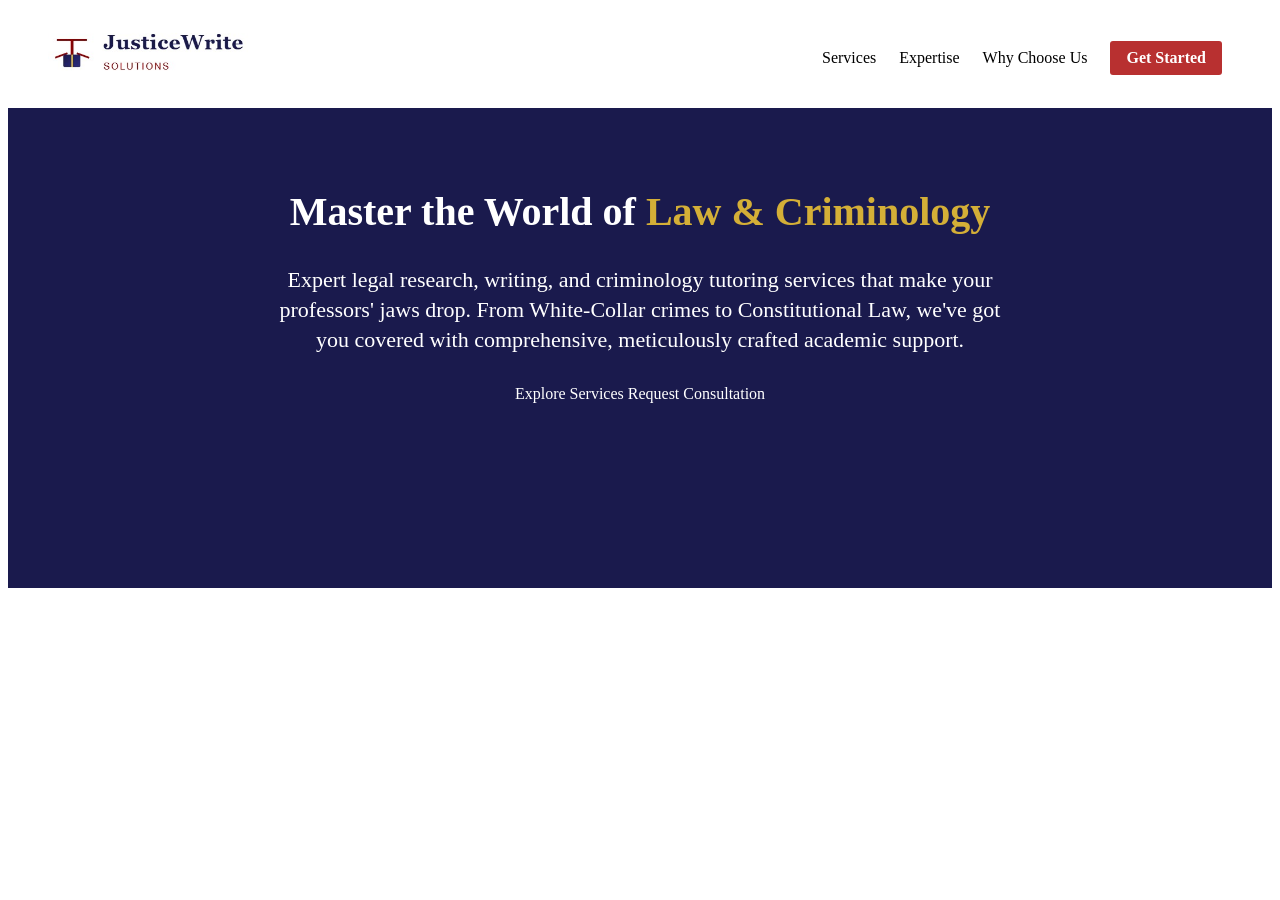
==== justwrite.html @ 18a498d5 "Add files via upload" ====
<!DOCTYPE html>
<html>
  <head>
    <title>JusticeWrite Solutions</title>
    <link rel="stylesheet" href="header.css">
    <link rel="stylesheet" href="overview.css">
  </head>
  <body>
    <div class="header">
      <div class="left-section">
        <img class="website-logo" src="Website Images/JusticeWrite Logo.jpeg">
      </div>
      <div class="right-section">
        <a href="#services" class="services">Services</a>
        <a href="expertise" class="expertise">Expertise</a>
        <a href="why-us" class="why-us">Why Choose Us</a>
        <a href="get-started" class="get-started">Get Started</a>
      </div>
    </div>

    <div class="overview">
      <div class="overview-header">
        Master the World of <span style="color: #d4af37;">Law & Criminology</span>
      </div>
      <div class="overview-description">
        Expert legal research, writing, and criminology tutoring services that make your 
        professors' jaws drop. From White-Collar crimes to Constitutional Law, we've got you 
        covered with comprehensive, meticulously crafted academic support.
      </div>
      <div>
        <a>Explore Services</a>
        <a>Request Consultation</a>
      </div>
    </div>
  </body>
</html>
---- header.css ----
.header{
  height: 100px;
  display: flex;
  flex-direction: row;
  justify-content: space-between;
  align-items: center;
  padding-right: 50px;
  padding-left: 40px;
}

.left-section {
}

.website-logo {
  width: 200px;
}

.right-section {
  display: flex;
  justify-content: space-between;
  width: 400px;
  align-items: center;
}

.services, 
.expertise, 
.why-us {
  font-family: 'Times New Roman', Times, serif;
  font-size: 16px;
  text-decoration: none;
  color: inherit;
}

.get-started {
  text-decoration: none;
  color: white;
  background-color: rgb(184, 48, 48);
  padding: 8px 16px 8px 16px;
  font-weight: 600;
  border-radius: 3px;
}

.get-started:hover{
  color: black;
}
---- overview.css ----
.overview {
  height: 400px;
  background-color: #1a1a4d;
  color: white;
  text-align: center;
  padding-top: 80px;

}

.overview-header {
  font-family: 'Times New Roman', Times, serif;
  font-size: 40px;
  font-weight: 600;
  text-align: center;
  margin-bottom: 30px;
}

.overview-description {
  font-family: 'Times New Roman', Times, serif;
  font-size: 22px;
  line-height: 30px;
  padding-left: 270px;
  padding-right: 270px;
  margin-bottom: 30px;
}
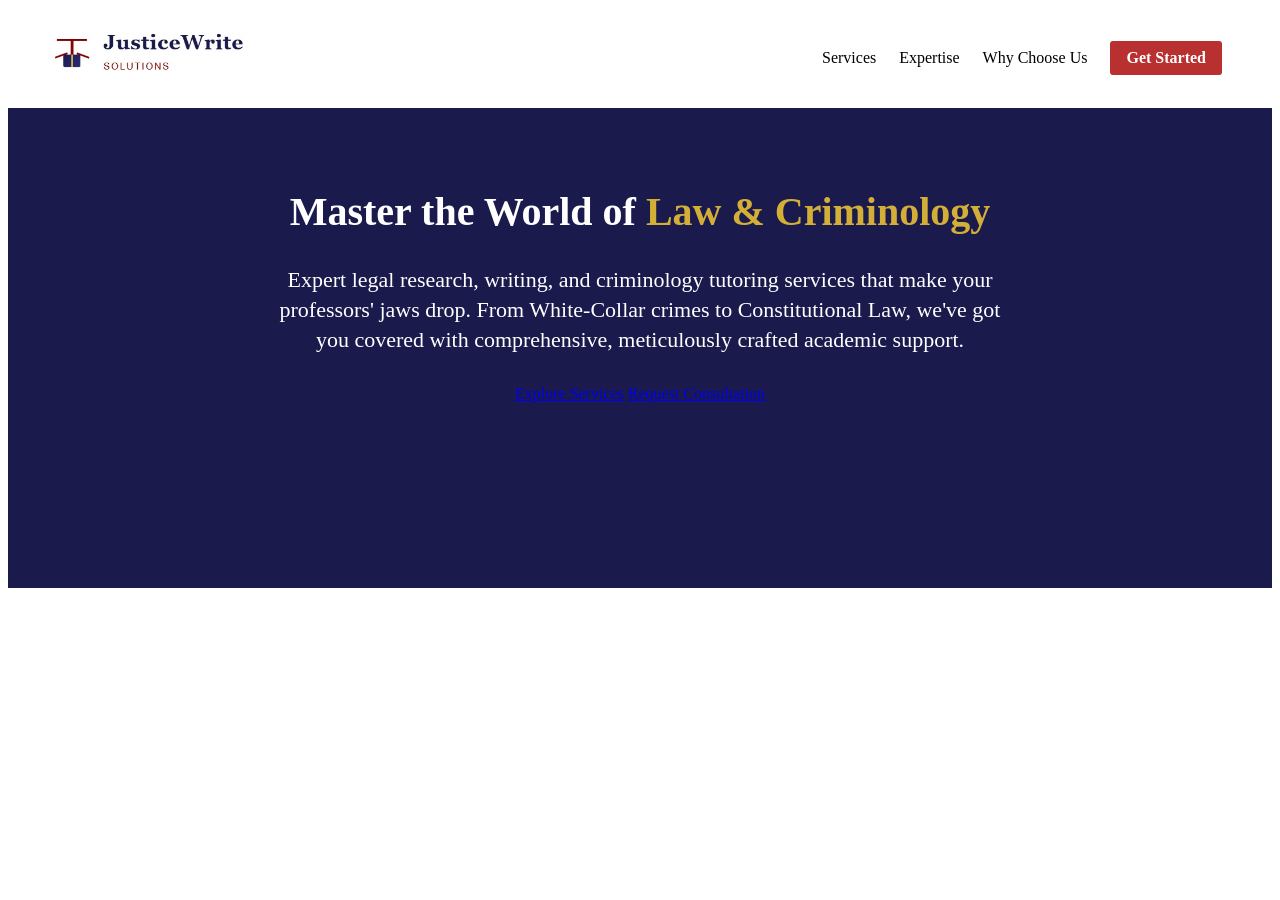
==== commit 80dd1daa: "Update justwrite.html" ====
--- a/justwrite.html
+++ b/justwrite.html
@@ -28,9 +28,9 @@
         covered with comprehensive, meticulously crafted academic support.
       </div>
       <div>
-        <a>Explore Services</a>
-        <a>Request Consultation</a>
+        <a href="#explore" class="explore">Explore Services</a>
+        <a href="#consultation" class="request-consultation">Request Consultation</a>
       </div>
     </div>
   </body>
-</html>+</html>
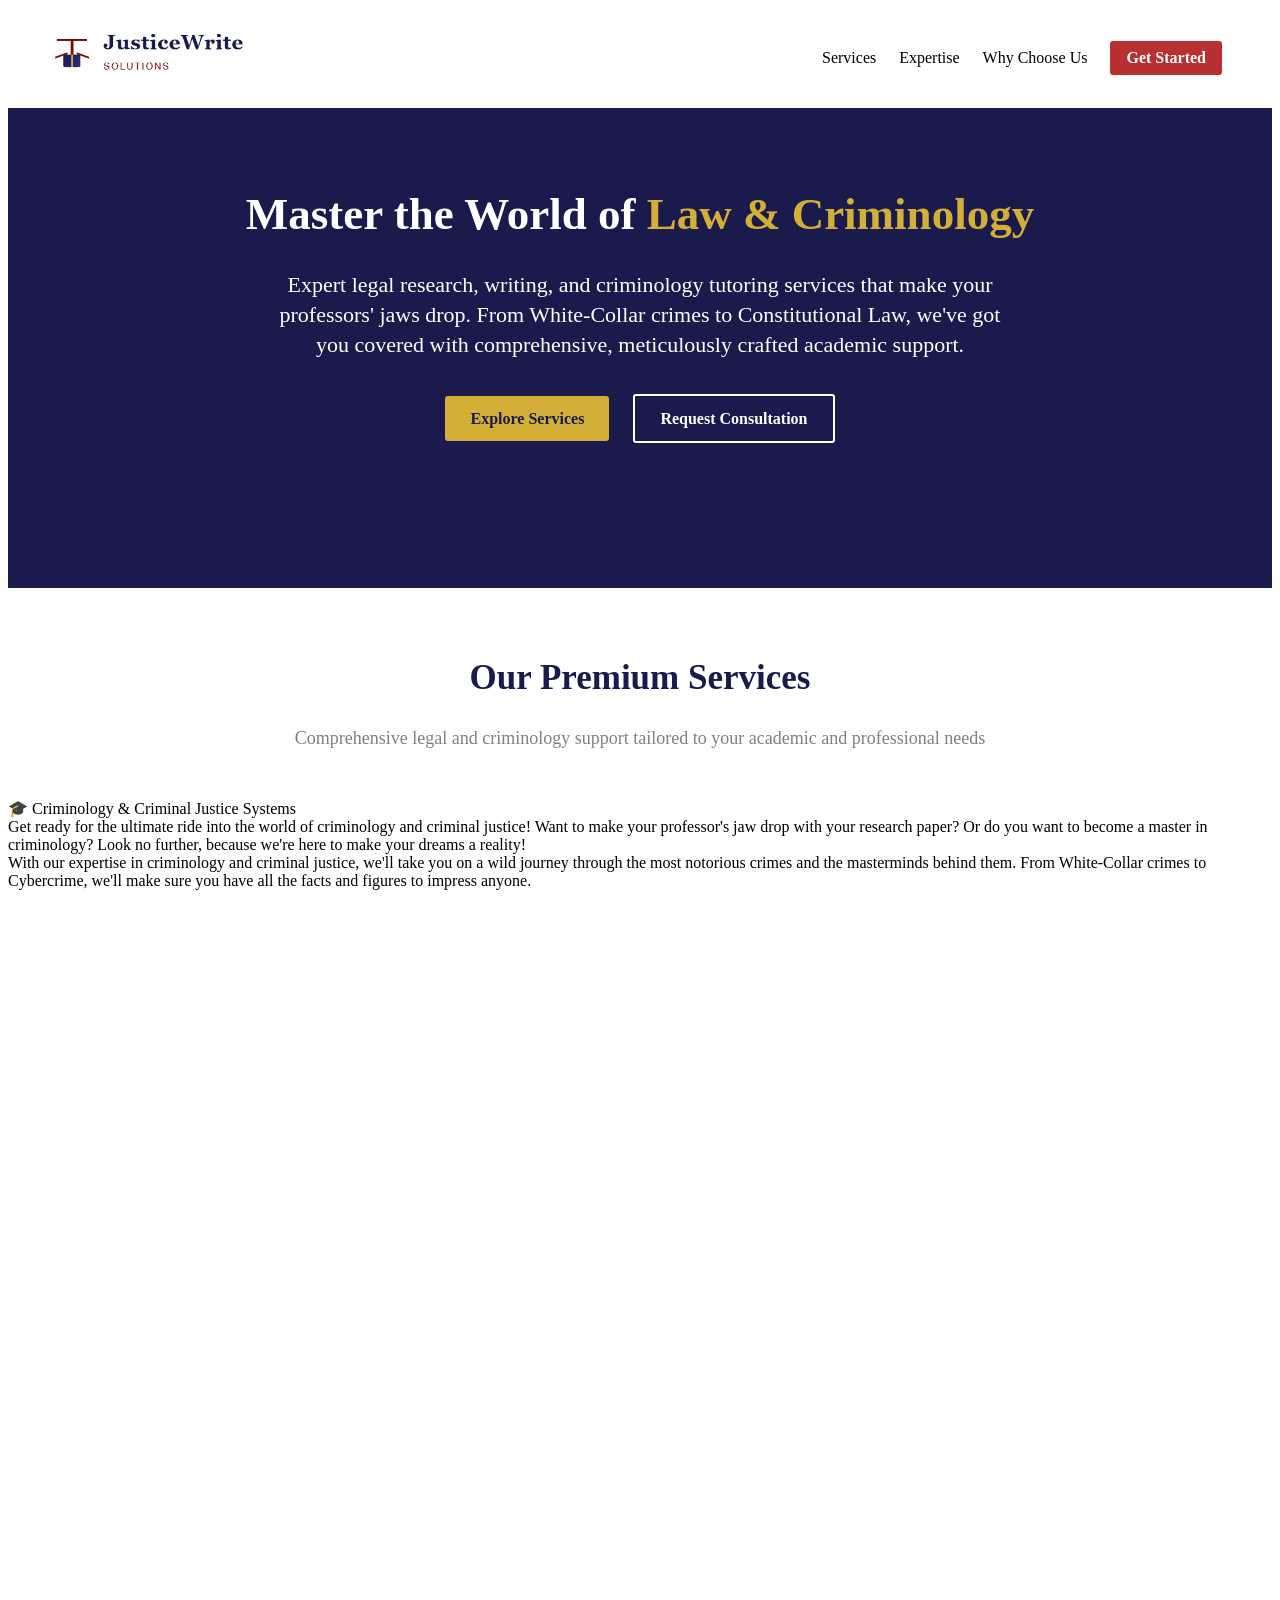
==== commit e4867b57: "Update justwrite.html" ====
--- a/justwrite.html
+++ b/justwrite.html
@@ -4,11 +4,15 @@
     <title>JusticeWrite Solutions</title>
     <link rel="stylesheet" href="header.css">
     <link rel="stylesheet" href="overview.css">
+    <link rel="stylesheet" href="services.css">
   </head>
-  <body>
+  <body
+  style="padding-bottom: 2000px;">
     <div class="header">
       <div class="left-section">
-        <img class="website-logo" src="Website Images/JusticeWrite Logo.jpeg">
+        <a href="#website">
+          <img class="website-logo" src="Website Images/JusticeWrite Logo.jpeg">
+        </a>
       </div>
       <div class="right-section">
         <a href="#services" class="services">Services</a>
@@ -18,7 +22,7 @@
       </div>
     </div>
 
-    <div class="overview">
+    <div id="website" class="overview">
       <div class="overview-header">
         Master the World of <span style="color: #d4af37;">Law & Criminology</span>
       </div>
@@ -32,5 +36,24 @@
         <a href="#consultation" class="request-consultation">Request Consultation</a>
       </div>
     </div>
+
+    <div id="services" class="services-description">
+      <div>
+        <div class="our-services-header">Our Premium Services</div>
+        <div class="our-services-overview">Comprehensive legal and criminology support tailored to your academic and professional needs</div>
+      </div>
+      <div>
+        <div>🎓 Criminology & Criminal Justice Systems</div>
+        <div>
+          Get ready for the ultimate ride into the world of criminology and criminal justice! Want to make your professor's jaw drop with your 
+          research paper? Or do you want to become a master in criminology? Look no further, because we're here to make your dreams a reality!
+        </div>
+        <div>
+          With our expertise in criminology and criminal justice, we'll take you on a wild journey through the most notorious crimes and the 
+          masterminds behind them. From White-Collar crimes to Cybercrime, we'll make sure you have all the facts and figures to impress anyone.
+        </div>
+      </div>
+      <div></div>
+    </div>
   </body>
 </html>
--- a/overview.css
+++ b/overview.css
@@ -9,8 +9,8 @@
 
 .overview-header {
   font-family: 'Times New Roman', Times, serif;
-  font-size: 40px;
-  font-weight: 600;
+  font-size: 45px;
+  font-weight: 700;
   text-align: center;
   margin-bottom: 30px;
 }
@@ -21,5 +21,38 @@
   line-height: 30px;
   padding-left: 270px;
   padding-right: 270px;
-  margin-bottom: 30px;
-}+  margin-bottom: 50px;
+}
+
+.explore,
+.request-consultation {
+  text-decoration: none;
+}
+
+.explore {
+  background-color: #d4af37;
+  color: #1a1a4d;
+  padding: 14px 25px 14px 25px;
+  border-radius: 3px;
+  font-weight: 700;
+  margin-right: 20px;
+}
+
+.explore:hover {
+  background-color: #dfba41;
+}
+
+.request-consultation {
+  font-weight: 700;
+  color: white;
+  border: solid;
+  border-color: white;
+  border-width: 2px;
+  border-radius: 3px;
+  padding: 14px 25px 14px 25px;
+}
+
+.request-consultation:hover {
+  background-color: white;
+  color: #1a1a4d;
+}
--- a/services.css
+++ b/services.css
@@ -0,0 +1,23 @@
+.services-description {
+  padding-top: 70px;
+}
+
+.our-services-header {
+  font-family: Georgia, 'Times New Roman', Times, serif;
+  font-size: 35px;
+  color: #1a1a4d;
+  font-weight: 700;
+  text-align: center;
+  margin-bottom: 30px;
+}
+
+.our-services-overview {
+  text-align: center;
+  font-family: Georgia, 'Times New Roman', Times, serif;
+  font-size: 18px;
+  color: gray;
+  font-weight: 500;
+  padding-left: 250px;
+  padding-right: 250px;
+  margin-bottom: 50px;
+}
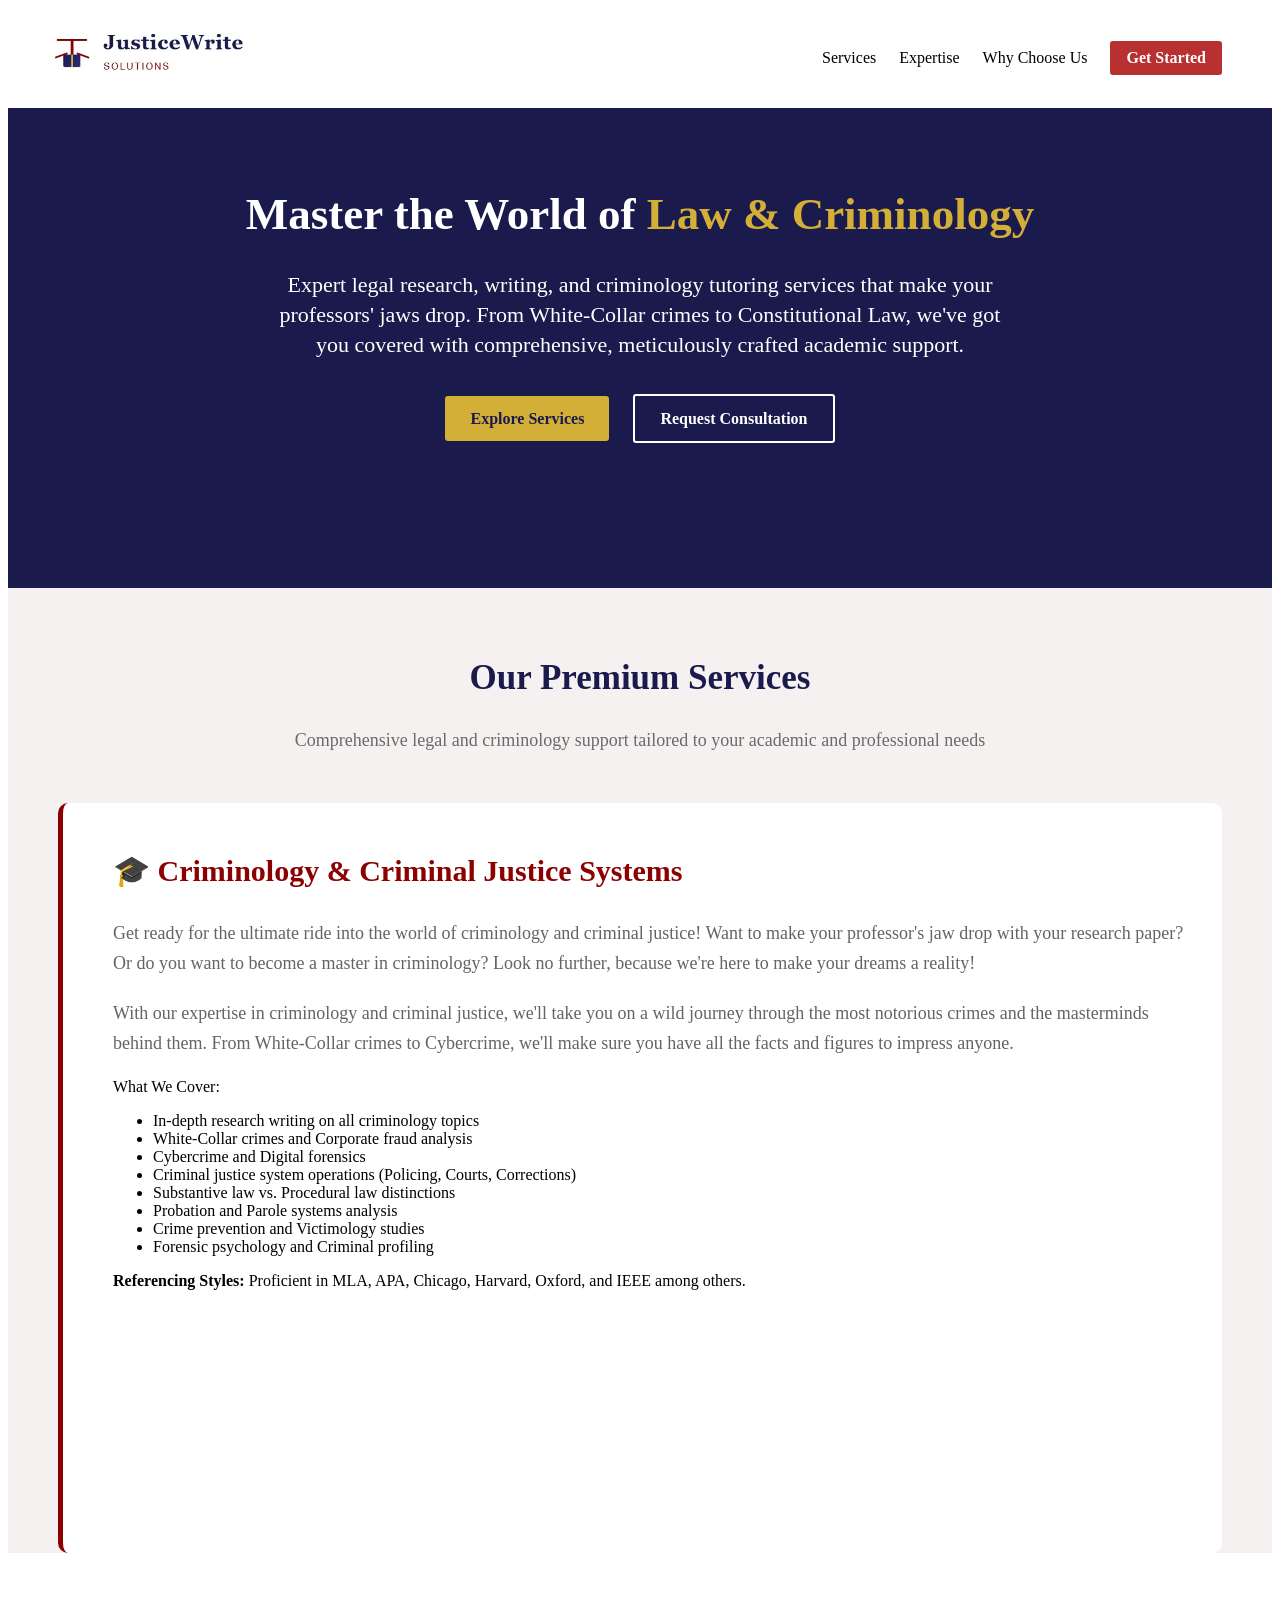
==== commit 81e5e3c2: "Update justwrite.html" ====
--- a/justwrite.html
+++ b/justwrite.html
@@ -42,16 +42,31 @@
         <div class="our-services-header">Our Premium Services</div>
         <div class="our-services-overview">Comprehensive legal and criminology support tailored to your academic and professional needs</div>
       </div>
-      <div>
-        <div>🎓 Criminology & Criminal Justice Systems</div>
-        <div>
+      <div class="criminology-service">
+        <div class="criminology-header">🎓 Criminology & Criminal Justice Systems</div>
+        <div class="service-paragraph-1">
           Get ready for the ultimate ride into the world of criminology and criminal justice! Want to make your professor's jaw drop with your 
           research paper? Or do you want to become a master in criminology? Look no further, because we're here to make your dreams a reality!
         </div>
-        <div>
+        <div class="service-paragraph-2">
           With our expertise in criminology and criminal justice, we'll take you on a wild journey through the most notorious crimes and the 
           masterminds behind them. From White-Collar crimes to Cybercrime, we'll make sure you have all the facts and figures to impress anyone.
         </div>
+        <div class="covered-services">What We Cover:</div>
+        <div class="custom-list">
+          <ul>
+            <li>In-depth research writing on all criminology topics</li>
+            <li>White-Collar crimes and Corporate fraud analysis</li>
+            <li>Cybercrime and Digital forensics</li>
+            <li>Criminal justice system operations (Policing, Courts, Corrections)</li>
+            <li>Substantive law vs. Procedural law distinctions</li>
+            <li>Probation and Parole systems analysis</li>
+            <li>Crime prevention and Victimology studies</li>
+            <li>Forensic psychology and Criminal profiling</li>
+          </ul>
+        </div>
+        
+        <div><span style="font-weight: 700;">Referencing Styles:</span> Proficient in MLA, APA, Chicago, Harvard, Oxford, and IEEE among others.</div>
       </div>
       <div></div>
     </div>
--- a/services.css
+++ b/services.css
@@ -1,5 +1,11 @@
 .services-description {
+  display: flex;
+  flex-direction: column;
+  justify-content: center;
   padding-top: 70px;
+  background-color: rgb(246, 241, 241);
+  padding-left: 50px;
+  padding-right: 50px;
 }
 
 .our-services-header {
@@ -15,9 +21,39 @@
   text-align: center;
   font-family: Georgia, 'Times New Roman', Times, serif;
   font-size: 18px;
-  color: gray;
+  color: rgb(106, 106, 106);
   font-weight: 500;
-  padding-left: 250px;
-  padding-right: 250px;
+  padding-left: 200px;
+  padding-right: 200px;
   margin-bottom: 50px;
-}+  line-height: 25px;
+}
+
+.criminology-service {
+  height: 700px;
+  background-color: white;
+  border-radius: 10px;
+  padding-top: 50px;
+  padding-left: 50px;
+  border-left: solid;
+  border-left-color: #8b0000;
+  border-left-width: 5px;
+}
+
+.criminology-header {
+  font-family: Georgia, 'Times New Roman', Times, serif;
+  font-size: 30px;
+  color: #8b0000;
+  font-weight: 700;
+  margin-bottom: 30px;
+}
+
+.service-paragraph-1,
+.service-paragraph-2 {
+  font-family: Georgia, 'Times New Roman', Times, serif;
+  font-size: 18px;
+  color: rgb(101, 100, 100);
+  line-height: 30px;
+  margin-bottom: 20px;
+  padding-right: 20px;
+}
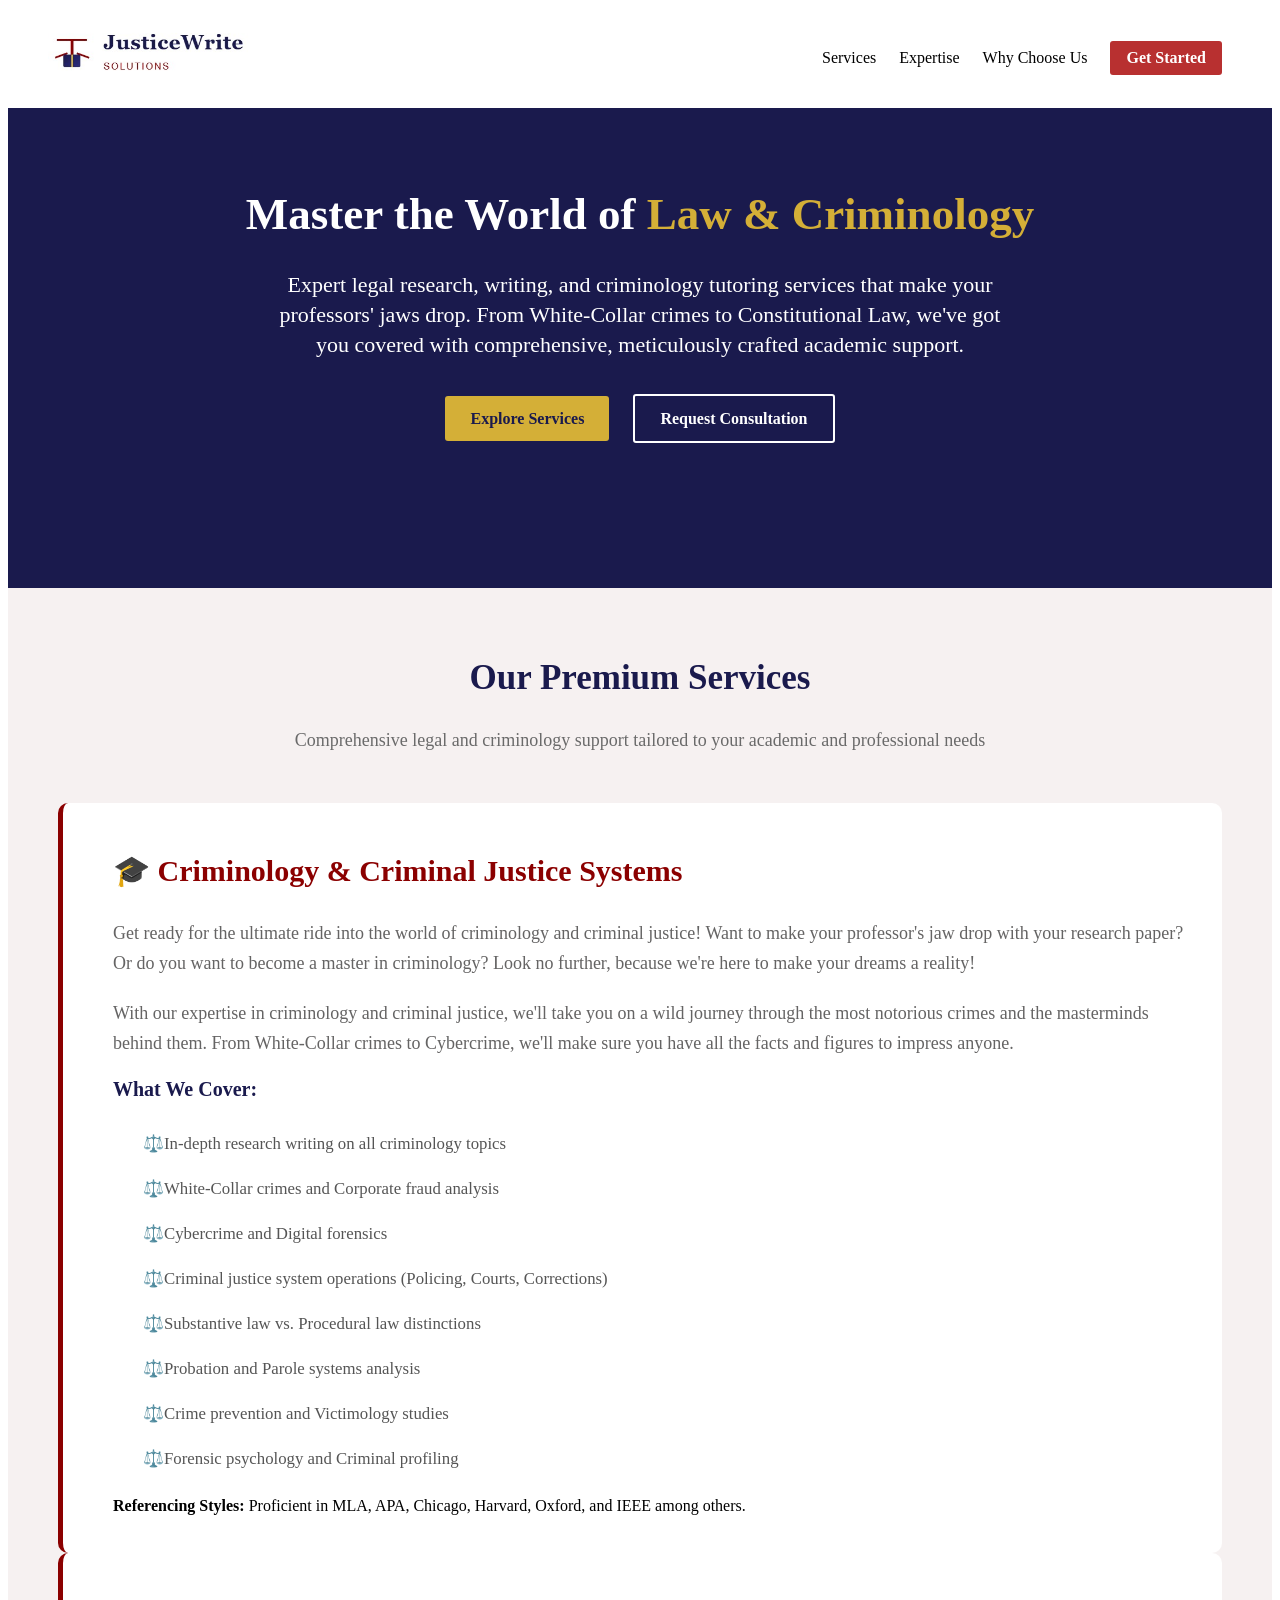
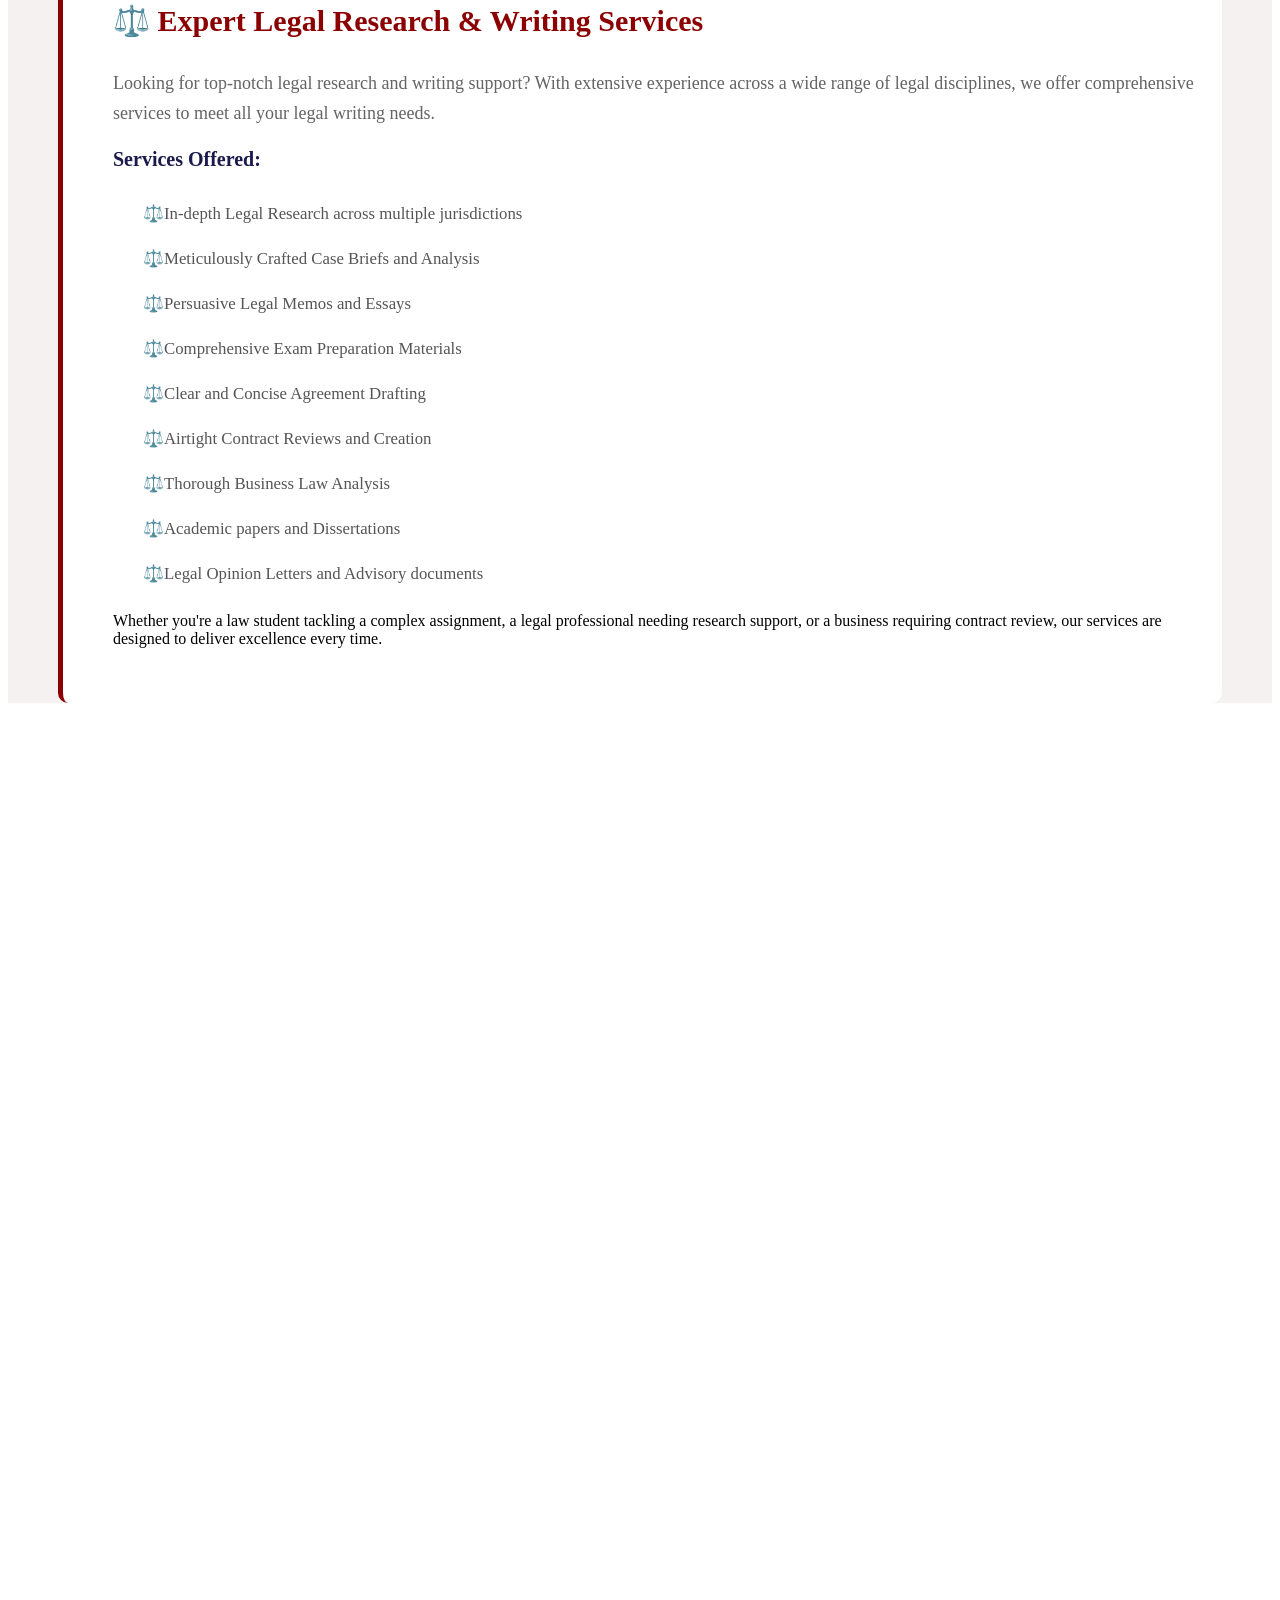
==== commit 7b3d2cda: "Update justwrite.html" ====
--- a/justwrite.html
+++ b/justwrite.html
@@ -65,10 +65,37 @@
             <li>Forensic psychology and Criminal profiling</li>
           </ul>
         </div>
-        
-        <div><span style="font-weight: 700;">Referencing Styles:</span> Proficient in MLA, APA, Chicago, Harvard, Oxford, and IEEE among others.</div>
+        <div class="service-footer">
+          <span style="font-weight: 700;">Referencing Styles:</span> Proficient in MLA, APA, Chicago, 
+          Harvard, Oxford, and IEEE among others.
+        </div>
       </div>
-      <div></div>
+      
+
+      <div class="criminology-service">
+        <div class="criminology-header">⚖️ Expert Legal Research & Writing Services</div>
+        <div class="service-paragraph-1">
+          Looking for top-notch legal research and writing support? With extensive experience across a wide 
+          range of legal disciplines, we offer comprehensive services to meet all your legal writing needs.
+        </div>
+        <div class="covered-services">Services Offered:</div>
+        <div class="custom-list">
+          <ul>
+            <li>In-depth Legal Research across multiple jurisdictions</li>
+            <li>Meticulously Crafted Case Briefs and Analysis</li>
+            <li>Persuasive Legal Memos and Essays</li>
+            <li>Comprehensive Exam Preparation Materials</li>
+            <li>Clear and Concise Agreement Drafting</li>
+            <li>Airtight Contract Reviews and Creation</li>
+            <li>Thorough Business Law Analysis</li>
+            <li>Academic papers and Dissertations</li>
+            <li>Legal Opinion Letters and Advisory documents</li>
+          </ul>
+        </div>
+        <div class="service-footer">
+          Whether you're a law student tackling a complex assignment, a legal professional needing research 
+          support, or a business requiring contract review, our services are designed to deliver excellence every time.
+        </div>
     </div>
   </body>
 </html>
--- a/services.css
+++ b/services.css
@@ -57,3 +57,29 @@
   margin-bottom: 20px;
   padding-right: 20px;
 }
+
+.covered-services {
+  color: #1a1a4d;
+  font-family: Georgia, 'Times New Roman', Times, serif;
+  font-weight: 700;
+  font-size: 20px;
+}
+
+.custom-list ul{
+  list-style-type: none;
+  list-style: none;
+  padding-left: 0;
+  margin-top: 20px;
+}
+
+.custom-list li {
+  padding: 12px 0;
+  padding-left: 30px;
+  color: #555;
+  position: relative;
+  font-size: 1.05rem;
+}
+
+.custom-list li::before {
+  content: "⚖️";
+}
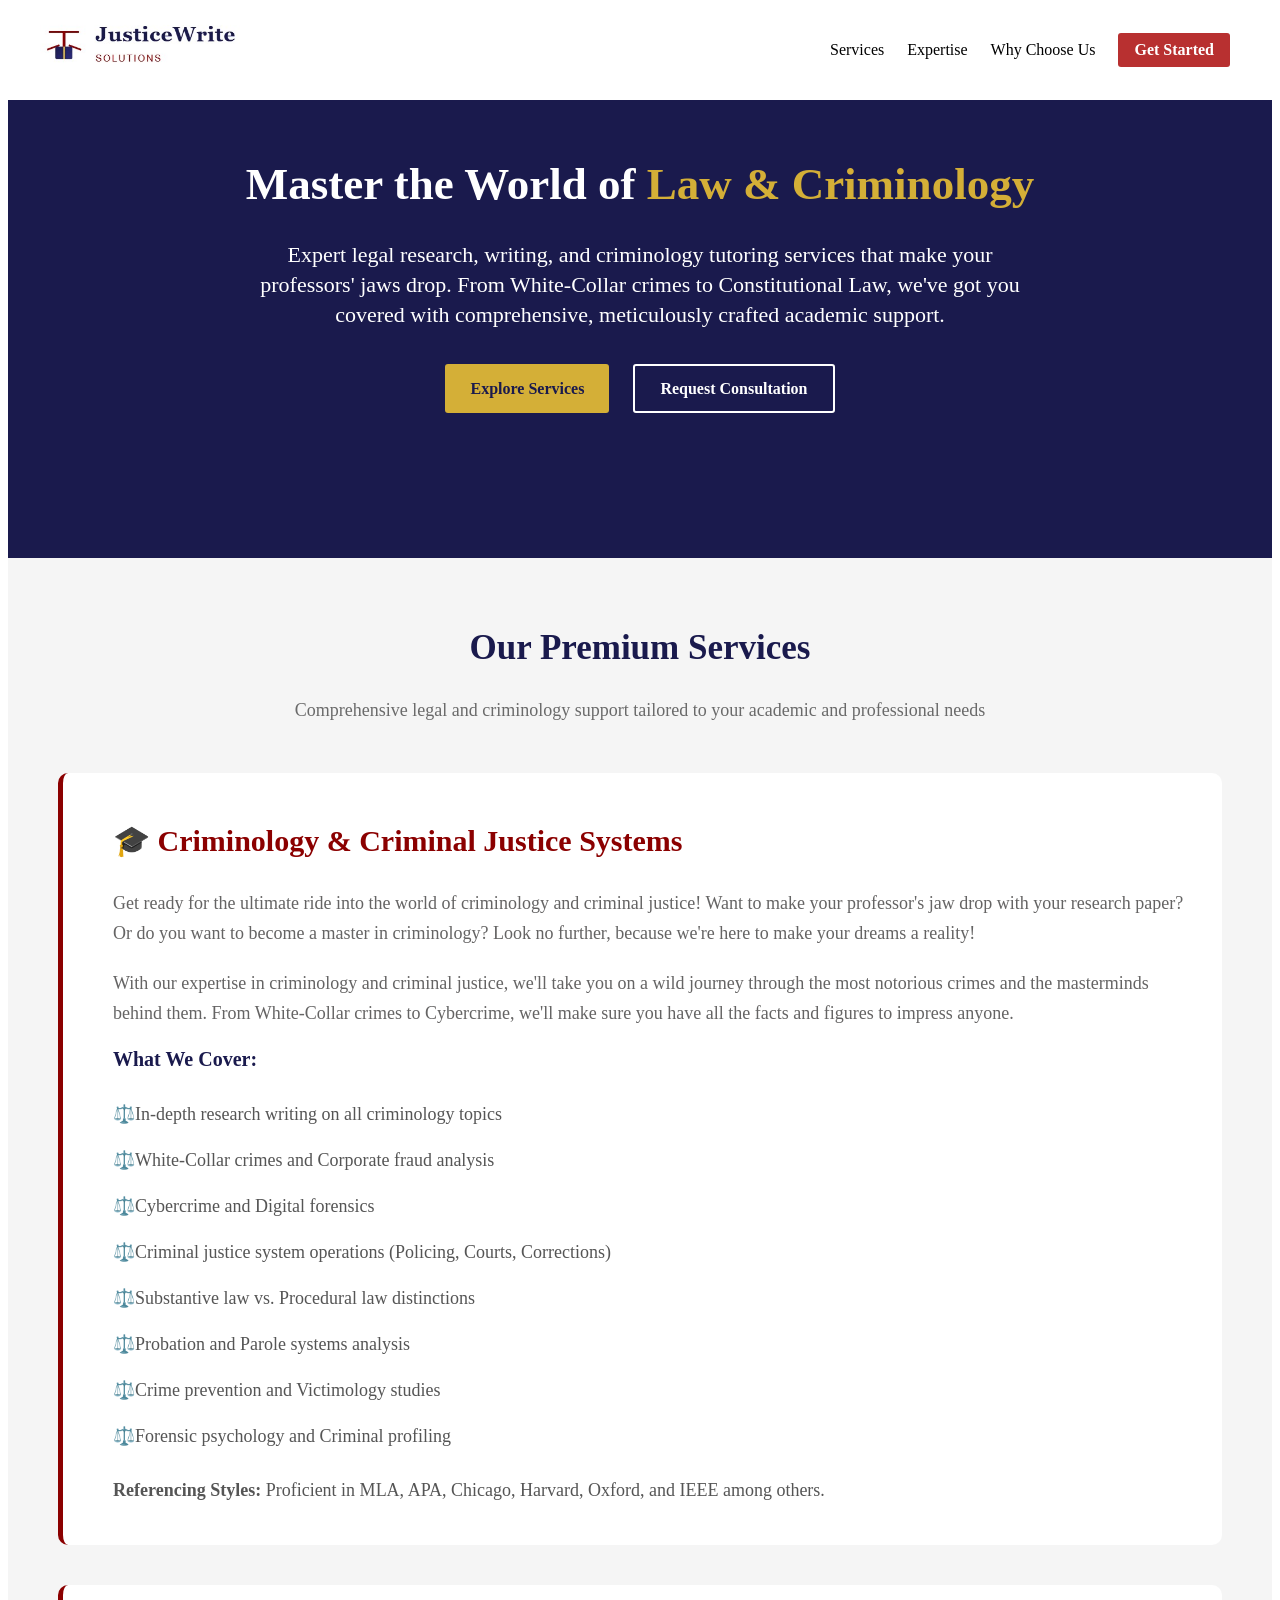
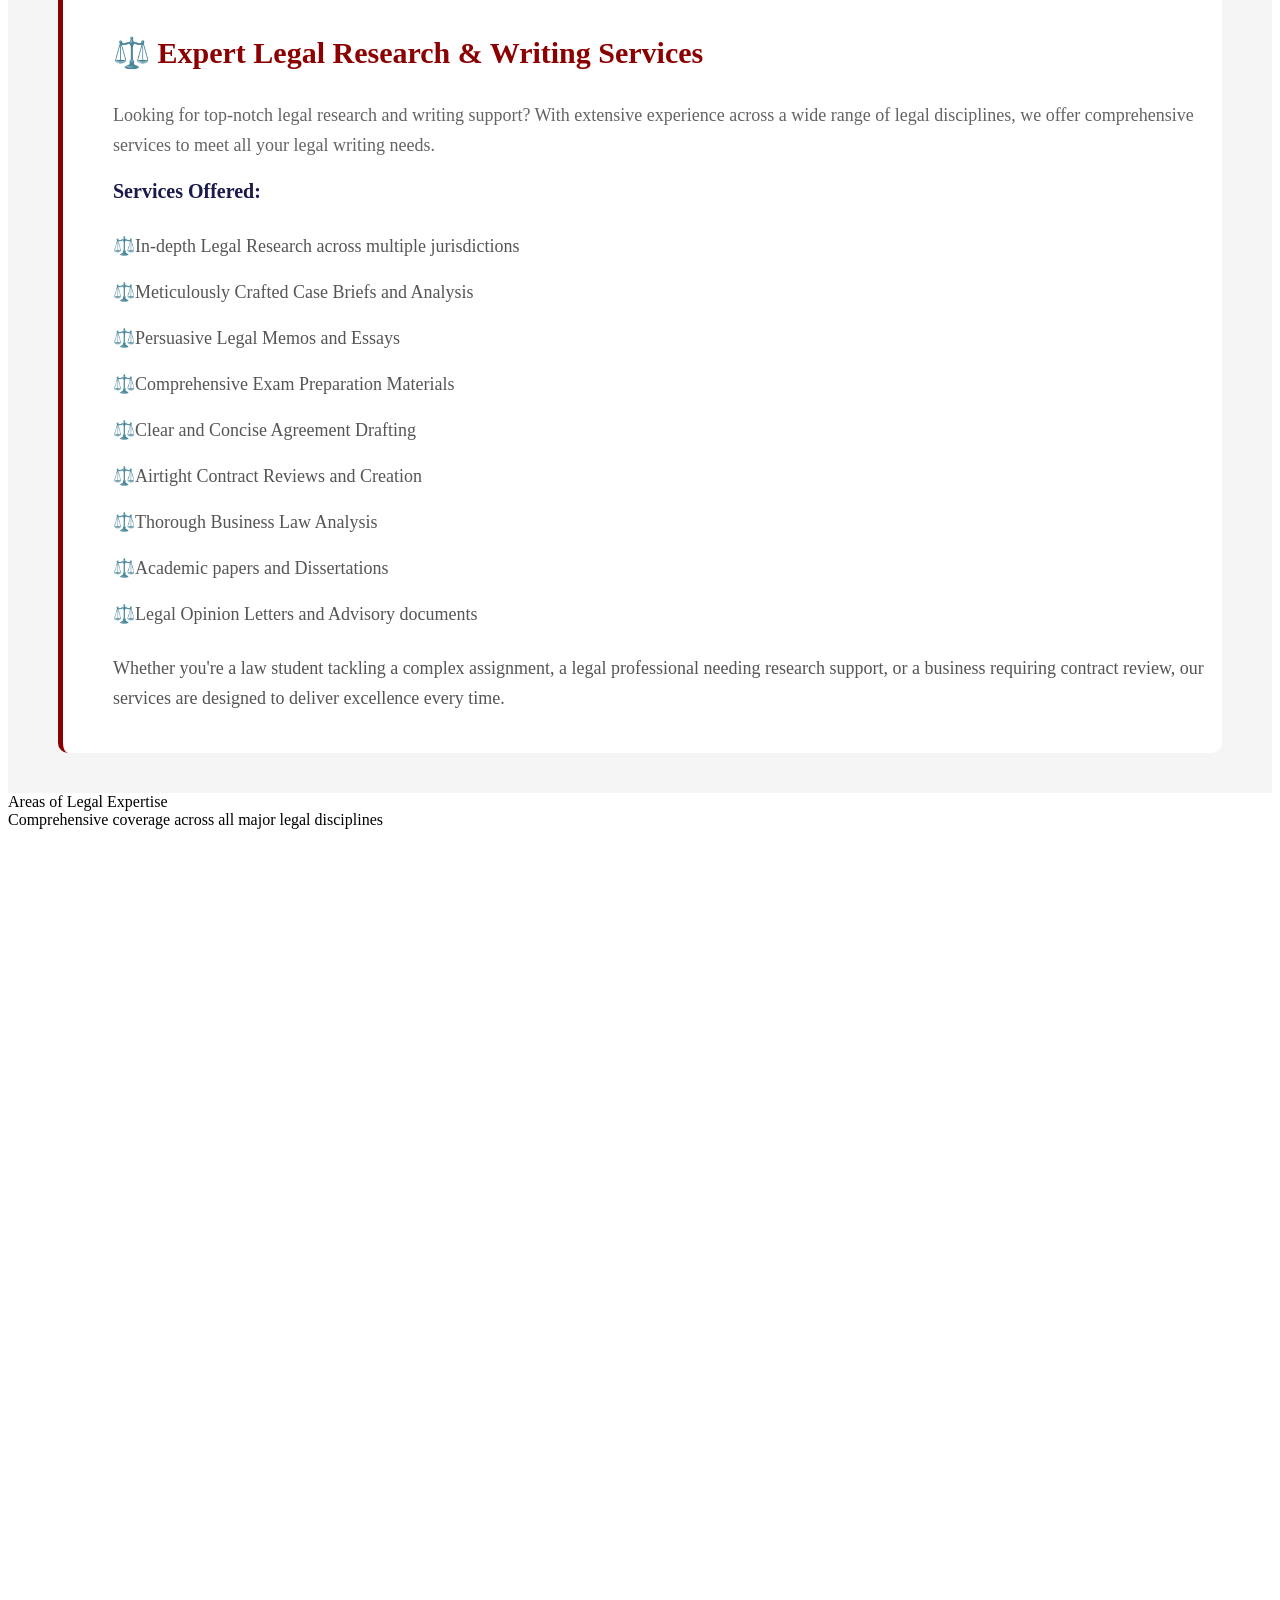
==== commit d28dcb83: "Update justwrite.html" ====
--- a/justwrite.html
+++ b/justwrite.html
@@ -5,6 +5,7 @@
     <link rel="stylesheet" href="header.css">
     <link rel="stylesheet" href="overview.css">
     <link rel="stylesheet" href="services.css">
+    <link rel="stylesheet" href="expertise.css">
   </head>
   <body
   style="padding-bottom: 2000px;">
@@ -97,5 +98,12 @@
           support, or a business requiring contract review, our services are designed to deliver excellence every time.
         </div>
     </div>
+    </div>
+
+
+  <div class="expertise-section">
+    <div class="expertise-header">Areas of Legal Expertise</div>
+    <div class="expertise-overview">Comprehensive coverage across all major legal disciplines</div>
+  </div>
   </body>
 </html>
--- a/header.css
+++ b/header.css
@@ -6,6 +6,13 @@
   align-items: center;
   padding-right: 50px;
   padding-left: 40px;
+  position: fixed;
+  background-color: white;
+  top: 0;
+  right: 0;
+  bottom: 0;
+  left: 0;
+  z-index: 1;
 }
 
 .left-section {
@@ -25,7 +32,7 @@
 .services, 
 .expertise, 
 .why-us {
-  font-family: 'Times New Roman', Times, serif;
+  font-family: Georgia, 'Times New Roman', Times, serif;
   font-size: 16px;
   text-decoration: none;
   color: inherit;
@@ -42,4 +49,4 @@
 
 .get-started:hover{
   color: black;
-}+}
--- a/overview.css
+++ b/overview.css
@@ -3,12 +3,11 @@
   background-color: #1a1a4d;
   color: white;
   text-align: center;
-  padding-top: 80px;
-
+  padding-top: 150px;
 }
 
 .overview-header {
-  font-family: 'Times New Roman', Times, serif;
+  font-family: Georgia, 'Times New Roman', Times, serif;
   font-size: 45px;
   font-weight: 700;
   text-align: center;
@@ -16,11 +15,11 @@
 }
 
 .overview-description {
-  font-family: 'Times New Roman', Times, serif;
+  font-family: Georgia, 'Times New Roman', Times, serif;
   font-size: 22px;
   line-height: 30px;
-  padding-left: 270px;
-  padding-right: 270px;
+  padding-left: 230px;
+  padding-right: 230px;
   margin-bottom: 50px;
 }
 
@@ -32,7 +31,7 @@
 .explore {
   background-color: #d4af37;
   color: #1a1a4d;
-  padding: 14px 25px 14px 25px;
+  padding: 16px 25px 16px 25px;
   border-radius: 3px;
   font-weight: 700;
   margin-right: 20px;
--- a/services.css
+++ b/services.css
@@ -3,7 +3,7 @@
   flex-direction: column;
   justify-content: center;
   padding-top: 70px;
-  background-color: rgb(246, 241, 241);
+  background-color: rgb(245, 245, 245);
   padding-left: 50px;
   padding-right: 50px;
 }
@@ -30,7 +30,6 @@
 }
 
 .criminology-service {
-  height: 700px;
   background-color: white;
   border-radius: 10px;
   padding-top: 50px;
@@ -38,6 +37,8 @@
   border-left: solid;
   border-left-color: #8b0000;
   border-left-width: 5px;
+  padding-bottom: 40px;
+  margin-bottom: 40px;
 }
 
 .criminology-header {
@@ -74,12 +75,18 @@
 
 .custom-list li {
   padding: 12px 0;
-  padding-left: 30px;
   color: #555;
   position: relative;
-  font-size: 1.05rem;
+  font-size: 18px;
 }
 
 .custom-list li::before {
   content: "⚖️";
 }
+
+.service-footer {
+  font-family: Georgia, 'Times New Roman', Times, serif;
+  font-size: 18px;
+  color: #555;
+  line-height: 30px;
+}
